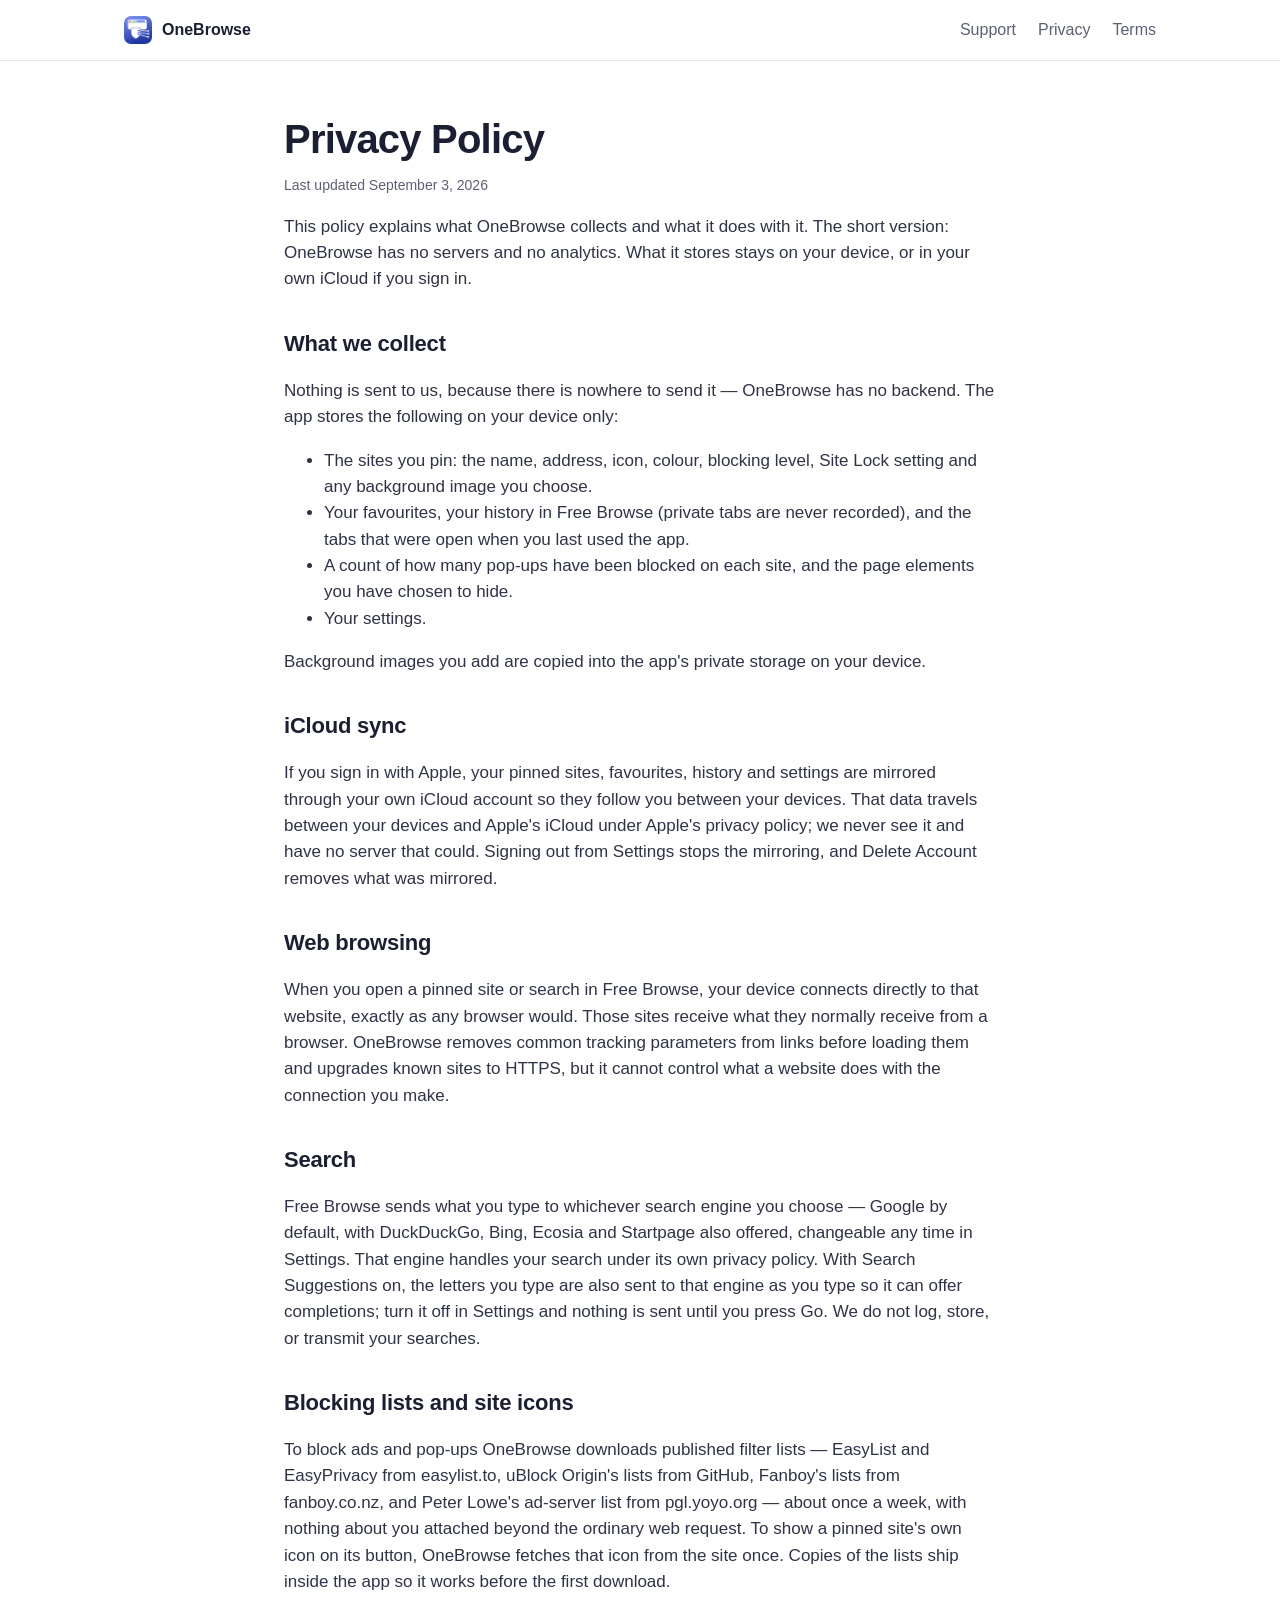
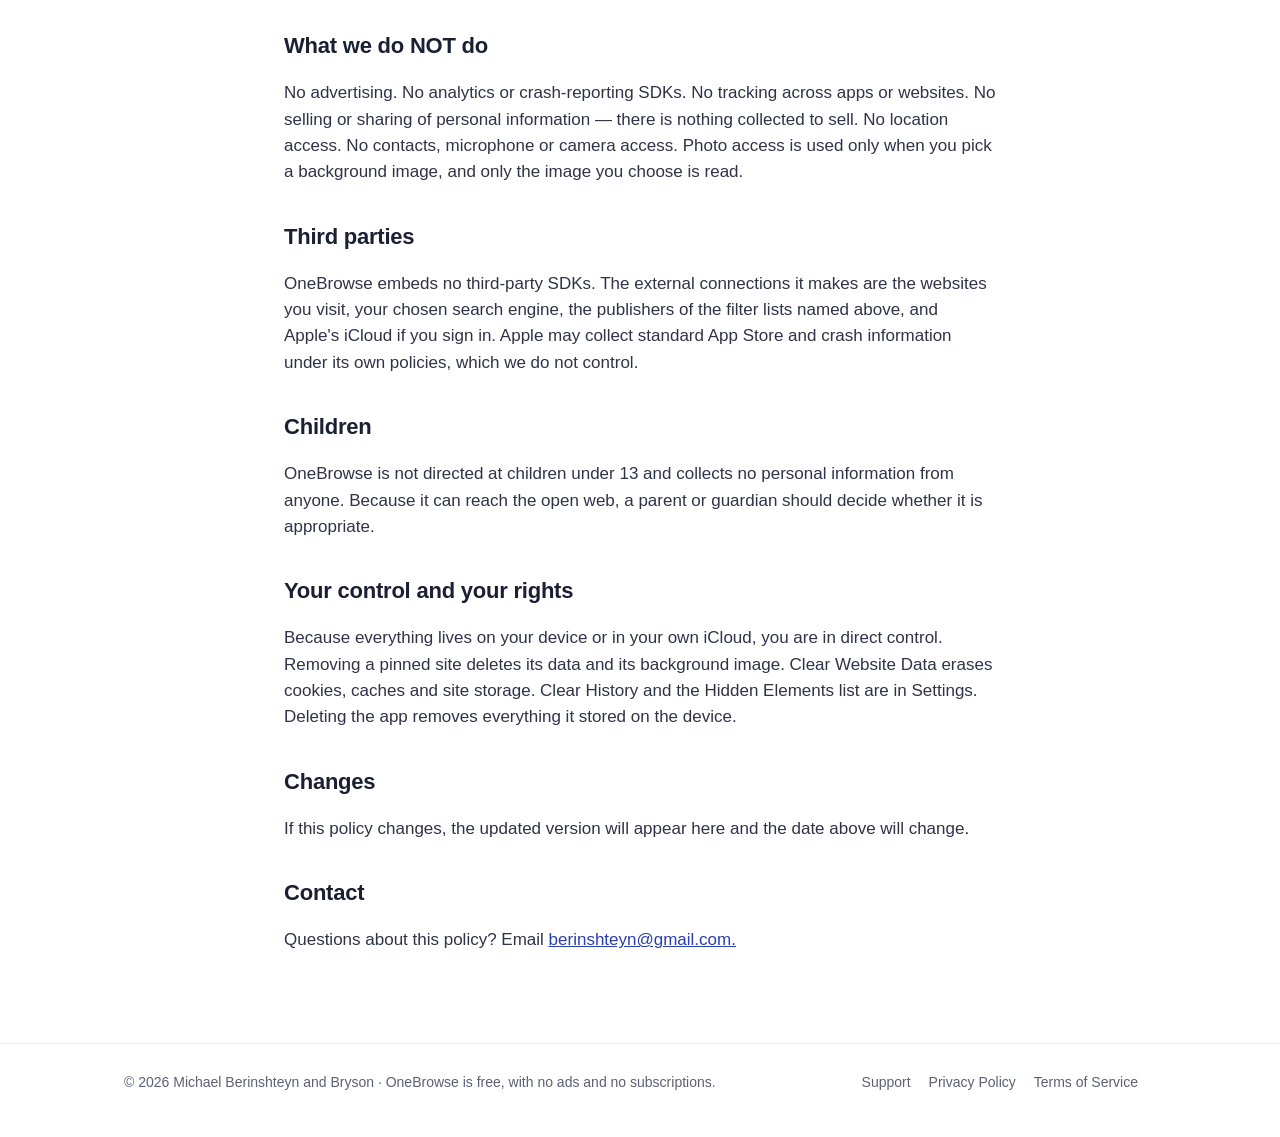
==== docs/privacy.html @ adca03c3 "Site: 2026-09-09 08:16" ====
<!doctype html>
<html lang="en">
<head>
<meta charset="utf-8">
<meta name="viewport" content="width=device-width, initial-scale=1">
<title>OneBrowse Privacy Policy</title>
<meta name="description" content="OneBrowse Privacy Policy.">
<link rel="icon" href="img/icon.png">
<link rel="apple-touch-icon" href="img/icon.png">
<link rel="stylesheet" href="style.css">
</head>
<body>
<header class="top"><div class="wrap">
  <a class="brand" href="index.html"><img src="img/icon.png" alt="">OneBrowse</a>
  <nav><a href="support.html">Support</a><a href="privacy.html">Privacy</a><a href="terms.html">Terms</a></nav>
</div></header>
<main class="doc"><div class="wrap"><h1>Privacy Policy</h1>
<p class="meta">Last updated September 3, 2026</p>
<p>This policy explains what OneBrowse collects and what it does with it. The short version: OneBrowse has no servers and no analytics. What it stores stays on your device, or in your own iCloud if you sign in.</p>
<h2>What we collect</h2>
<p>Nothing is sent to us, because there is nowhere to send it — OneBrowse has no backend. The app stores the following on your device only:</p>
<ul><li>The sites you pin: the name, address, icon, colour, blocking level, Site Lock setting and any background image you choose.</li><li>Your favourites, your history in Free Browse (private tabs are never recorded), and the tabs that were open when you last used the app.</li><li>A count of how many pop-ups have been blocked on each site, and the page elements you have chosen to hide.</li><li>Your settings.</li></ul>
<p>Background images you add are copied into the app&#x27;s private storage on your device.</p>
<h2>iCloud sync</h2>
<p>If you sign in with Apple, your pinned sites, favourites, history and settings are mirrored through your own iCloud account so they follow you between your devices. That data travels between your devices and Apple&#x27;s iCloud under Apple&#x27;s privacy policy; we never see it and have no server that could. Signing out from Settings stops the mirroring, and Delete Account removes what was mirrored.</p>
<h2>Web browsing</h2>
<p>When you open a pinned site or search in Free Browse, your device connects directly to that website, exactly as any browser would. Those sites receive what they normally receive from a browser. OneBrowse removes common tracking parameters from links before loading them and upgrades known sites to HTTPS, but it cannot control what a website does with the connection you make.</p>
<h2>Search</h2>
<p>Free Browse sends what you type to whichever search engine you choose — Google by default, with DuckDuckGo, Bing, Ecosia and Startpage also offered, changeable any time in Settings. That engine handles your search under its own privacy policy. With Search Suggestions on, the letters you type are also sent to that engine as you type so it can offer completions; turn it off in Settings and nothing is sent until you press Go. We do not log, store, or transmit your searches.</p>
<h2>Blocking lists and site icons</h2>
<p>To block ads and pop-ups OneBrowse downloads published filter lists — EasyList and EasyPrivacy from easylist.to, uBlock Origin&#x27;s lists from GitHub, Fanboy&#x27;s lists from fanboy.co.nz, and Peter Lowe&#x27;s ad-server list from pgl.yoyo.org — about once a week, with nothing about you attached beyond the ordinary web request. To show a pinned site&#x27;s own icon on its button, OneBrowse fetches that icon from the site once. Copies of the lists ship inside the app so it works before the first download.</p>
<h2>What we do NOT do</h2>
<p>No advertising. No analytics or crash-reporting SDKs. No tracking across apps or websites. No selling or sharing of personal information — there is nothing collected to sell. No location access. No contacts, microphone or camera access. Photo access is used only when you pick a background image, and only the image you choose is read.</p>
<h2>Third parties</h2>
<p>OneBrowse embeds no third-party SDKs. The external connections it makes are the websites you visit, your chosen search engine, the publishers of the filter lists named above, and Apple&#x27;s iCloud if you sign in. Apple may collect standard App Store and crash information under its own policies, which we do not control.</p>
<h2>Children</h2>
<p>OneBrowse is not directed at children under 13 and collects no personal information from anyone. Because it can reach the open web, a parent or guardian should decide whether it is appropriate.</p>
<h2>Your control and your rights</h2>
<p>Because everything lives on your device or in your own iCloud, you are in direct control. Removing a pinned site deletes its data and its background image. Clear Website Data erases cookies, caches and site storage. Clear History and the Hidden Elements list are in Settings. Deleting the app removes everything it stored on the device.</p>
<h2>Changes</h2>
<p>If this policy changes, the updated version will appear here and the date above will change.</p>
<h2>Contact</h2>
<p>Questions about this policy? Email <a href="mailto:berinshteyn@gmail.com.">berinshteyn@gmail.com.</a></p>
</div></main>
<footer><div class="wrap">
  <div>© 2026 Michael Berinshteyn and Bryson · OneBrowse is free, with no ads and no subscriptions.</div>
  <div><a href="support.html">Support</a><a href="privacy.html">Privacy Policy</a><a href="terms.html">Terms of Service</a></div>
</div></footer>
</body></html>
---- docs/style.css ----
:root { --blue: #2A3EAE; --ink: #0A0E24; --orange: #FFB35C; --text: #1b1f33; --muted: #5b6075; --line: #e6e8f0; }
* { box-sizing: border-box; }
html { color-scheme: light; }
body { margin: 0; font-family: -apple-system, BlinkMacSystemFont, "SF Pro Text", "Segoe UI", Roboto, Helvetica, Arial, sans-serif; color: var(--text); background: #fff; -webkit-font-smoothing: antialiased; line-height: 1.55; }
a { color: var(--blue); }
.wrap { max-width: 1080px; margin: 0 auto; padding: 0 24px; }
header.top { position: sticky; top: 0; z-index: 5; background: rgba(255,255,255,.86); backdrop-filter: saturate(180%) blur(14px); border-bottom: 1px solid var(--line); }
header.top .wrap { display: flex; align-items: center; justify-content: space-between; height: 60px; }
.brand { display: flex; align-items: center; gap: 10px; font-weight: 700; text-decoration: none; color: var(--text); }
.brand img { width: 28px; height: 28px; border-radius: 7px; }
nav a { margin-left: 22px; text-decoration: none; color: var(--muted); font-weight: 500; }
nav a:hover { color: var(--text); }
.hero { background: radial-gradient(70% 45% at 50% -5%, rgba(120,150,255,.55), rgba(120,150,255,0) 70%), linear-gradient(180deg, var(--blue) 0%, #1B2A7A 45%, var(--ink) 100%); color: #fff; padding: 84px 0 0; text-align: center; overflow: hidden; }
.hero h1 { font-size: clamp(40px, 7vw, 76px); line-height: 1.02; letter-spacing: -.028em; margin: 0 auto 18px; max-width: 14ch; font-weight: 800; }
.hero h1 span { color: var(--orange); white-space: nowrap; }
.hero p.lead { font-size: clamp(17px, 2.2vw, 22px); color: rgba(255,255,255,.78); max-width: 620px; margin: 0 auto 30px; }
.pill { display: inline-block; padding: 9px 18px; border-radius: 999px; background: rgba(255,255,255,.14); border: 1.5px solid rgba(255,255,255,.28); font-weight: 700; font-size: 15px; margin-bottom: 22px; }
.cta { display: inline-flex; align-items: center; gap: 10px; background: #fff; color: var(--ink); text-decoration: none; font-weight: 700; padding: 14px 24px; border-radius: 999px; font-size: 17px; }
.cta:hover { background: #f1f3ff; }
.gallery { display: flex; padding: 64px 0 0; overflow-x: auto; scroll-snap-type: x mandatory; scrollbar-width: none; }
.gallery::-webkit-scrollbar { display: none; }
/* Centred when it fits, scrollable from the first picture when it does not. */
.gallery-inner { display: flex; gap: 22px; margin: 0 auto; padding: 0 24px; }
.gallery img { width: 300px; height: auto; border-radius: 34px; box-shadow: 0 30px 60px rgba(0,0,0,.45); scroll-snap-align: center; flex: 0 0 auto; transform: translateY(24px); }
section.features { padding: 72px 0 24px; }
.grid { display: grid; grid-template-columns: repeat(auto-fit, minmax(260px, 1fr)); gap: 28px; }
.card h3 { margin: 0 0 8px; font-size: 20px; letter-spacing: -.01em; }
.card p { margin: 0; color: var(--muted); }
section.free { background: #f6f7fb; padding: 56px 0; margin-top: 48px; }
section.free h2, section.features h2, main.doc h1 { font-size: clamp(28px, 4vw, 40px); letter-spacing: -.02em; line-height: 1.1; margin: 0 0 14px; }
main.doc { padding: 56px 0 72px; }
main.doc .wrap { max-width: 760px; }
main.doc h2 { font-size: 22px; margin: 34px 0 8px; letter-spacing: -.01em; }
main.doc p, main.doc li { color: #2e3348; font-size: 17px; }
main.doc .meta { color: var(--muted); font-size: 14px; }
footer { border-top: 1px solid var(--line); padding: 28px 0 44px; color: var(--muted); font-size: 14px; }
footer .wrap { display: flex; flex-wrap: wrap; gap: 14px 26px; justify-content: space-between; align-items: center; }
footer a { color: var(--muted); text-decoration: none; margin-right: 18px; }
footer a:hover { color: var(--text); }
.faq details { border-top: 1px solid var(--line); padding: 14px 0; }
.faq details:last-child { border-bottom: 1px solid var(--line); }
.faq summary { font-weight: 600; cursor: pointer; font-size: 17px; }
.faq p { margin: 10px 0 0; }
@media (max-width: 640px) { nav a { margin-left: 14px; font-size: 14px; } .gallery img { width: 240px; border-radius: 28px; } }
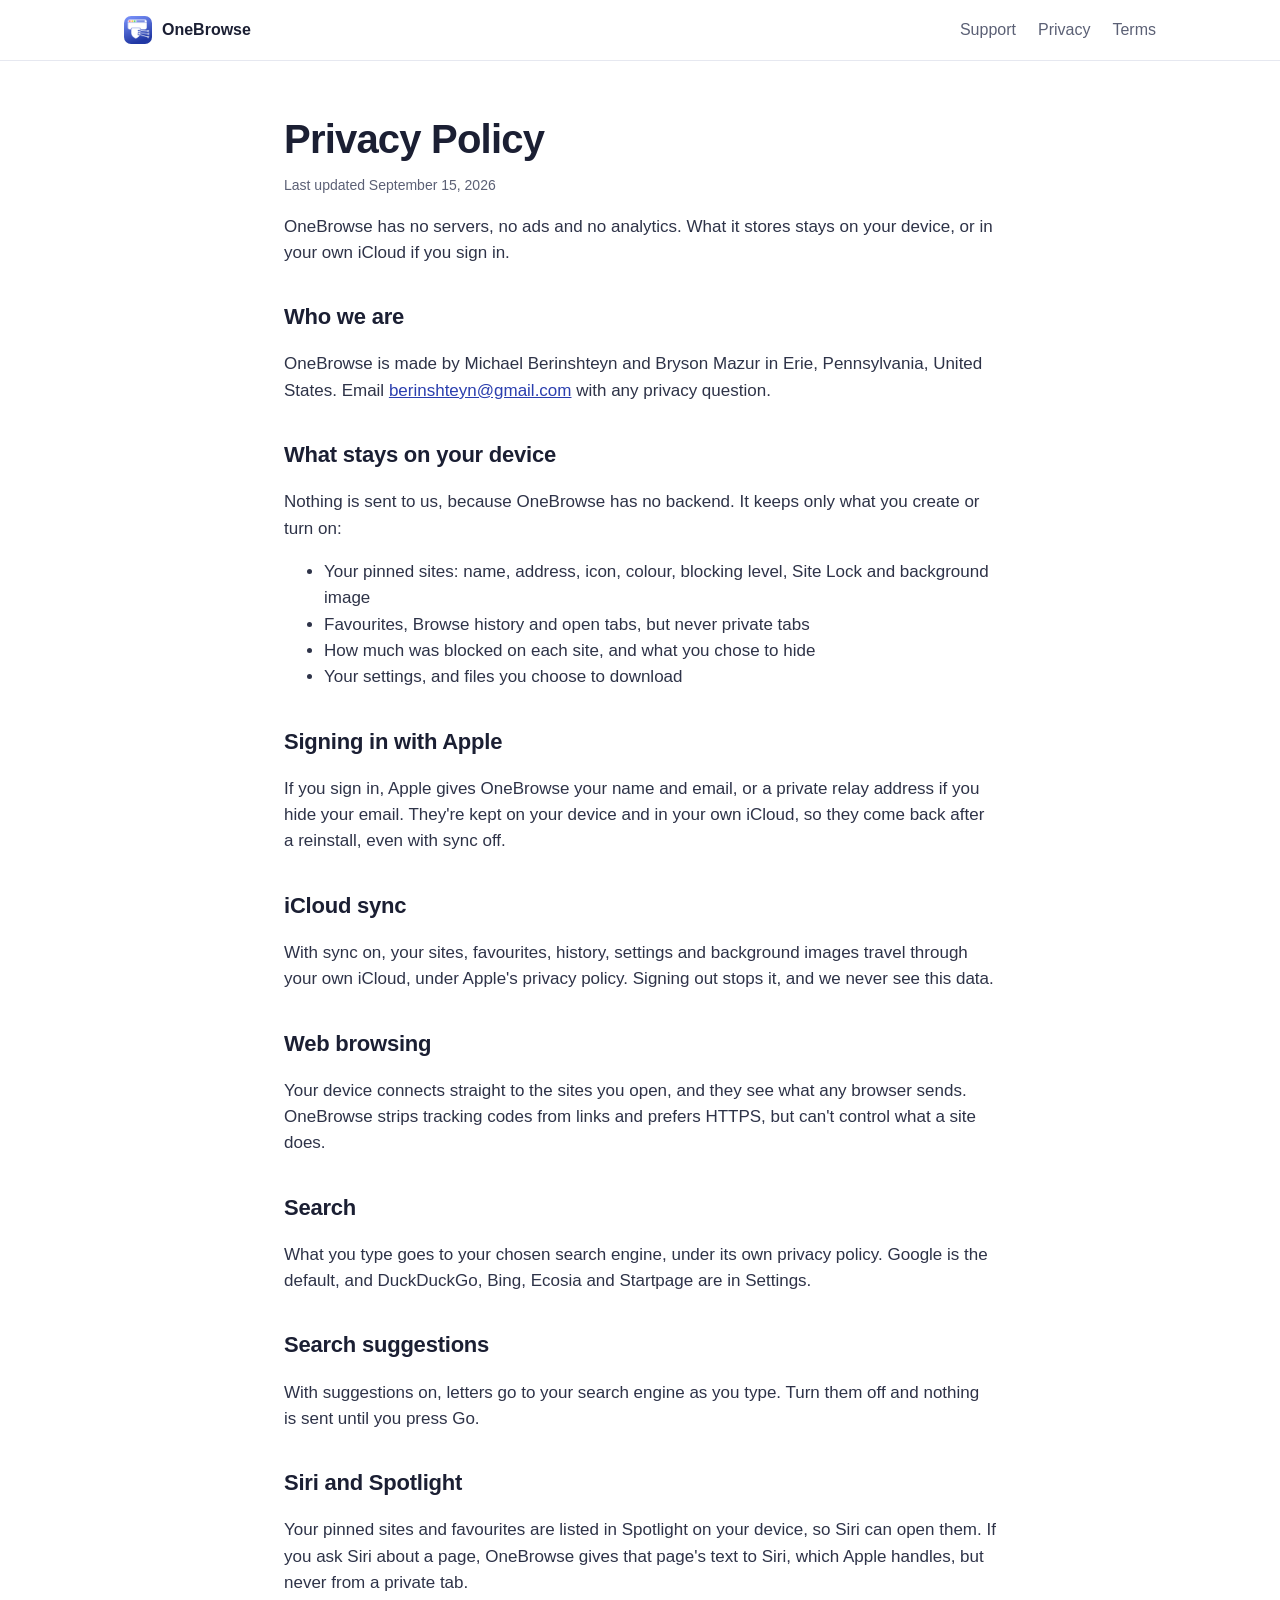
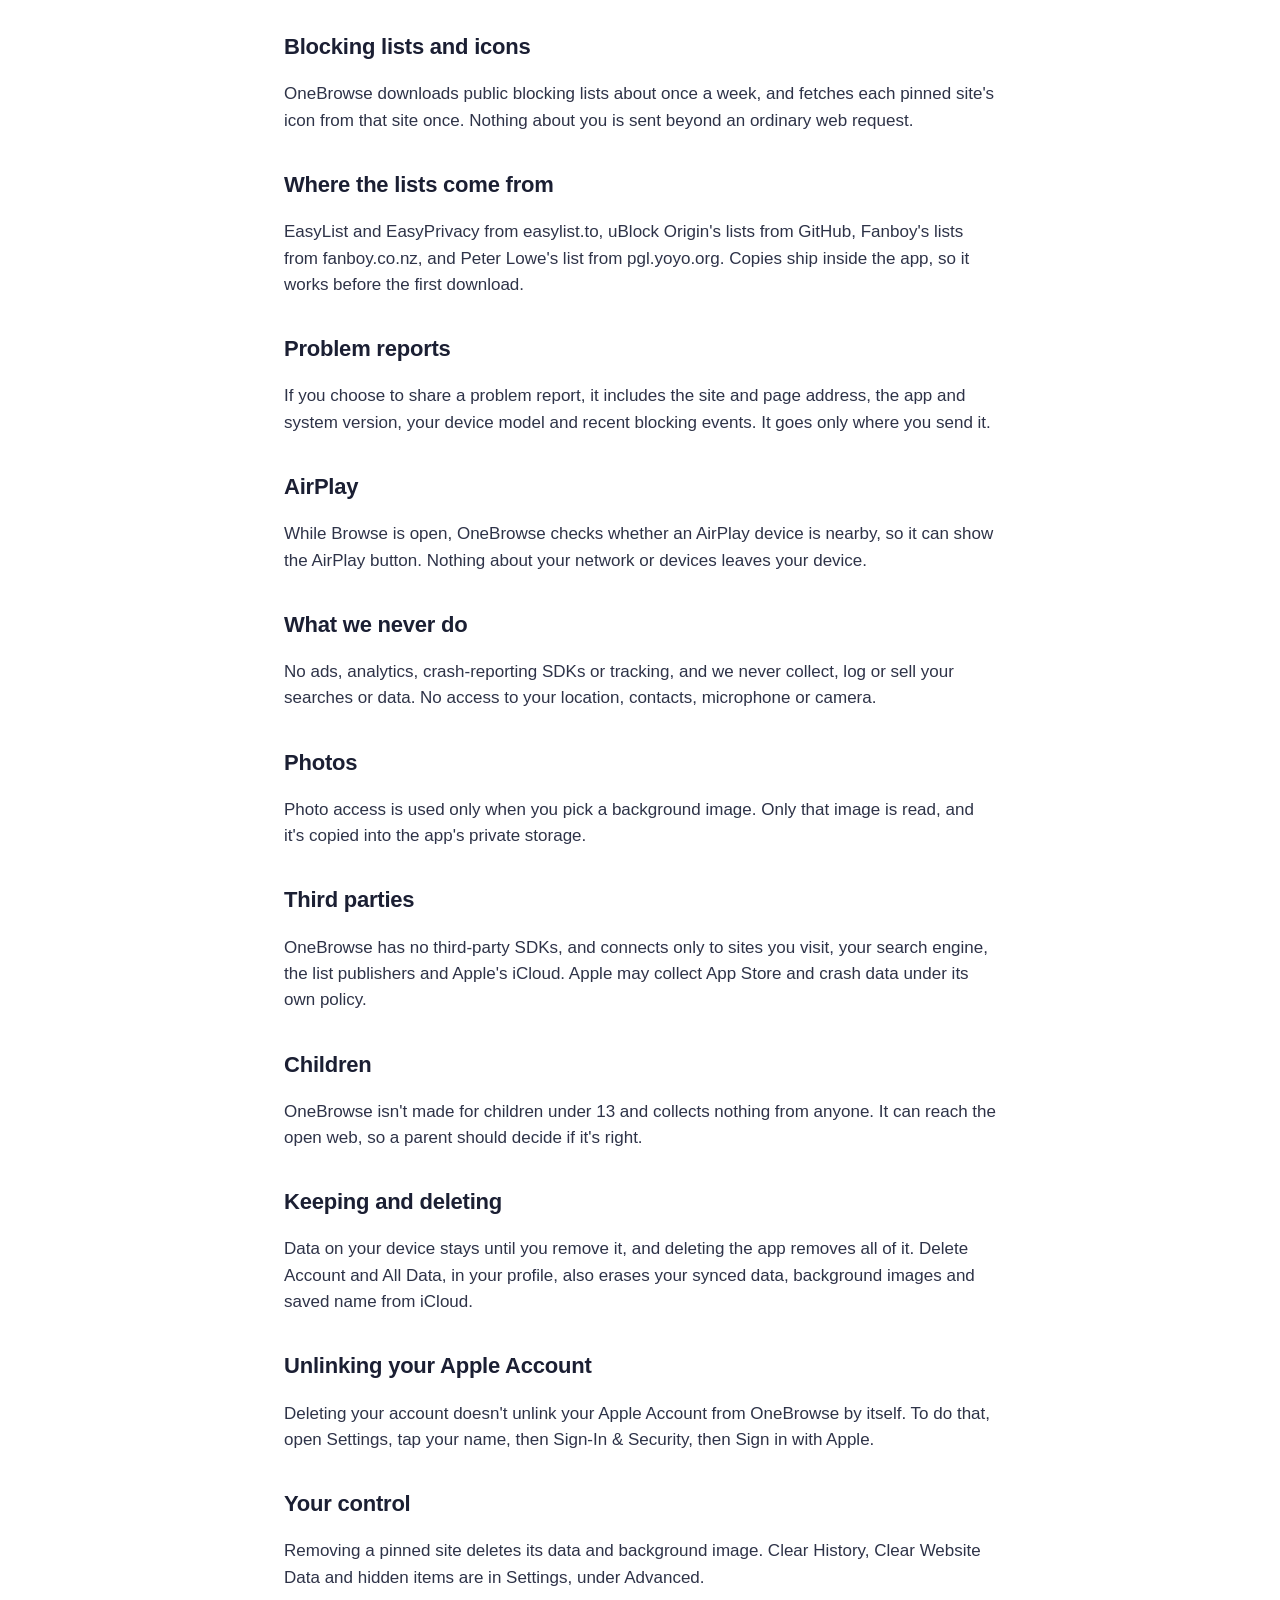
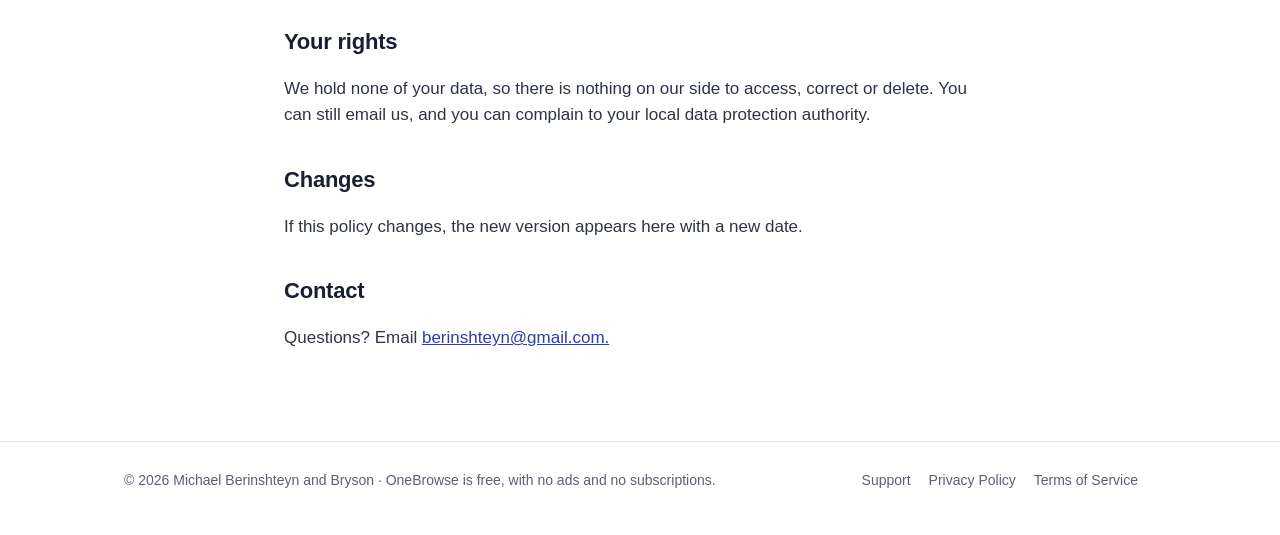
==== commit 8109674c: "Site: 2026-09-15 15:18 Updated Privacy Policy and Terms of Service from the app.  Co-Authored-By: Cl" ====
--- a/docs/privacy.html
+++ b/docs/privacy.html
@@ -15,32 +15,53 @@
   <nav><a href="support.html">Support</a><a href="privacy.html">Privacy</a><a href="terms.html">Terms</a></nav>
 </div></header>
 <main class="doc"><div class="wrap"><h1>Privacy Policy</h1>
-<p class="meta">Last updated September 3, 2026</p>
-<p>This policy explains what OneBrowse collects and what it does with it. The short version: OneBrowse has no servers and no analytics. What it stores stays on your device, or in your own iCloud if you sign in.</p>
-<h2>What we collect</h2>
-<p>Nothing is sent to us, because there is nowhere to send it — OneBrowse has no backend. The app stores the following on your device only:</p>
-<ul><li>The sites you pin: the name, address, icon, colour, blocking level, Site Lock setting and any background image you choose.</li><li>Your favourites, your history in Free Browse (private tabs are never recorded), and the tabs that were open when you last used the app.</li><li>A count of how many pop-ups have been blocked on each site, and the page elements you have chosen to hide.</li><li>Your settings.</li></ul>
-<p>Background images you add are copied into the app&#x27;s private storage on your device.</p>
+<p class="meta">Last updated September 15, 2026</p>
+<p>OneBrowse has no servers, no ads and no analytics. What it stores stays on your device, or in your own iCloud if you sign in.</p>
+<h2>Who we are</h2>
+<p>OneBrowse is made by Michael Berinshteyn and Bryson Mazur in Erie, Pennsylvania, United States. Email <a href="mailto:berinshteyn@gmail.com">berinshteyn@gmail.com</a> with any privacy question.</p>
+<h2>What stays on your device</h2>
+<p>Nothing is sent to us, because OneBrowse has no backend. It keeps only what you create or turn on:</p>
+<ul><li>Your pinned sites: name, address, icon, colour, blocking level, Site Lock and background image</li><li>Favourites, Browse history and open tabs, but never private tabs</li><li>How much was blocked on each site, and what you chose to hide</li><li>Your settings, and files you choose to download</li></ul>
+<h2>Signing in with Apple</h2>
+<p>If you sign in, Apple gives OneBrowse your name and email, or a private relay address if you hide your email. They&#x27;re kept on your device and in your own iCloud, so they come back after a reinstall, even with sync off.</p>
 <h2>iCloud sync</h2>
-<p>If you sign in with Apple, your pinned sites, favourites, history and settings are mirrored through your own iCloud account so they follow you between your devices. That data travels between your devices and Apple&#x27;s iCloud under Apple&#x27;s privacy policy; we never see it and have no server that could. Signing out from Settings stops the mirroring, and Delete Account removes what was mirrored.</p>
+<p>With sync on, your sites, favourites, history, settings and background images travel through your own iCloud, under Apple&#x27;s privacy policy. Signing out stops it, and we never see this data.</p>
 <h2>Web browsing</h2>
-<p>When you open a pinned site or search in Free Browse, your device connects directly to that website, exactly as any browser would. Those sites receive what they normally receive from a browser. OneBrowse removes common tracking parameters from links before loading them and upgrades known sites to HTTPS, but it cannot control what a website does with the connection you make.</p>
+<p>Your device connects straight to the sites you open, and they see what any browser sends. OneBrowse strips tracking codes from links and prefers HTTPS, but can&#x27;t control what a site does.</p>
 <h2>Search</h2>
-<p>Free Browse sends what you type to whichever search engine you choose — Google by default, with DuckDuckGo, Bing, Ecosia and Startpage also offered, changeable any time in Settings. That engine handles your search under its own privacy policy. With Search Suggestions on, the letters you type are also sent to that engine as you type so it can offer completions; turn it off in Settings and nothing is sent until you press Go. We do not log, store, or transmit your searches.</p>
-<h2>Blocking lists and site icons</h2>
-<p>To block ads and pop-ups OneBrowse downloads published filter lists — EasyList and EasyPrivacy from easylist.to, uBlock Origin&#x27;s lists from GitHub, Fanboy&#x27;s lists from fanboy.co.nz, and Peter Lowe&#x27;s ad-server list from pgl.yoyo.org — about once a week, with nothing about you attached beyond the ordinary web request. To show a pinned site&#x27;s own icon on its button, OneBrowse fetches that icon from the site once. Copies of the lists ship inside the app so it works before the first download.</p>
-<h2>What we do NOT do</h2>
-<p>No advertising. No analytics or crash-reporting SDKs. No tracking across apps or websites. No selling or sharing of personal information — there is nothing collected to sell. No location access. No contacts, microphone or camera access. Photo access is used only when you pick a background image, and only the image you choose is read.</p>
+<p>What you type goes to your chosen search engine, under its own privacy policy. Google is the default, and DuckDuckGo, Bing, Ecosia and Startpage are in Settings.</p>
+<h2>Search suggestions</h2>
+<p>With suggestions on, letters go to your search engine as you type. Turn them off and nothing is sent until you press Go.</p>
+<h2>Siri and Spotlight</h2>
+<p>Your pinned sites and favourites are listed in Spotlight on your device, so Siri can open them. If you ask Siri about a page, OneBrowse gives that page&#x27;s text to Siri, which Apple handles, but never from a private tab.</p>
+<h2>Blocking lists and icons</h2>
+<p>OneBrowse downloads public blocking lists about once a week, and fetches each pinned site&#x27;s icon from that site once. Nothing about you is sent beyond an ordinary web request.</p>
+<h2>Where the lists come from</h2>
+<p>EasyList and EasyPrivacy from easylist.to, uBlock Origin&#x27;s lists from GitHub, Fanboy&#x27;s lists from fanboy.co.nz, and Peter Lowe&#x27;s list from pgl.yoyo.org. Copies ship inside the app, so it works before the first download.</p>
+<h2>Problem reports</h2>
+<p>If you choose to share a problem report, it includes the site and page address, the app and system version, your device model and recent blocking events. It goes only where you send it.</p>
+<h2>AirPlay</h2>
+<p>While Browse is open, OneBrowse checks whether an AirPlay device is nearby, so it can show the AirPlay button. Nothing about your network or devices leaves your device.</p>
+<h2>What we never do</h2>
+<p>No ads, analytics, crash-reporting SDKs or tracking, and we never collect, log or sell your searches or data. No access to your location, contacts, microphone or camera.</p>
+<h2>Photos</h2>
+<p>Photo access is used only when you pick a background image. Only that image is read, and it&#x27;s copied into the app&#x27;s private storage.</p>
 <h2>Third parties</h2>
-<p>OneBrowse embeds no third-party SDKs. The external connections it makes are the websites you visit, your chosen search engine, the publishers of the filter lists named above, and Apple&#x27;s iCloud if you sign in. Apple may collect standard App Store and crash information under its own policies, which we do not control.</p>
+<p>OneBrowse has no third-party SDKs, and connects only to sites you visit, your search engine, the list publishers and Apple&#x27;s iCloud. Apple may collect App Store and crash data under its own policy.</p>
 <h2>Children</h2>
-<p>OneBrowse is not directed at children under 13 and collects no personal information from anyone. Because it can reach the open web, a parent or guardian should decide whether it is appropriate.</p>
-<h2>Your control and your rights</h2>
-<p>Because everything lives on your device or in your own iCloud, you are in direct control. Removing a pinned site deletes its data and its background image. Clear Website Data erases cookies, caches and site storage. Clear History and the Hidden Elements list are in Settings. Deleting the app removes everything it stored on the device.</p>
+<p>OneBrowse isn&#x27;t made for children under 13 and collects nothing from anyone. It can reach the open web, so a parent should decide if it&#x27;s right.</p>
+<h2>Keeping and deleting</h2>
+<p>Data on your device stays until you remove it, and deleting the app removes all of it. Delete Account and All Data, in your profile, also erases your synced data, background images and saved name from iCloud.</p>
+<h2>Unlinking your Apple Account</h2>
+<p>Deleting your account doesn&#x27;t unlink your Apple Account from OneBrowse by itself. To do that, open Settings, tap your name, then Sign-In &amp; Security, then Sign in with Apple.</p>
+<h2>Your control</h2>
+<p>Removing a pinned site deletes its data and background image. Clear History, Clear Website Data and hidden items are in Settings, under Advanced.</p>
+<h2>Your rights</h2>
+<p>We hold none of your data, so there is nothing on our side to access, correct or delete. You can still email us, and you can complain to your local data protection authority.</p>
 <h2>Changes</h2>
-<p>If this policy changes, the updated version will appear here and the date above will change.</p>
+<p>If this policy changes, the new version appears here with a new date.</p>
 <h2>Contact</h2>
-<p>Questions about this policy? Email <a href="mailto:berinshteyn@gmail.com.">berinshteyn@gmail.com.</a></p>
+<p>Questions? Email <a href="mailto:berinshteyn@gmail.com.">berinshteyn@gmail.com.</a></p>
 </div></main>
 <footer><div class="wrap">
   <div>© 2026 Michael Berinshteyn and Bryson · OneBrowse is free, with no ads and no subscriptions.</div>
